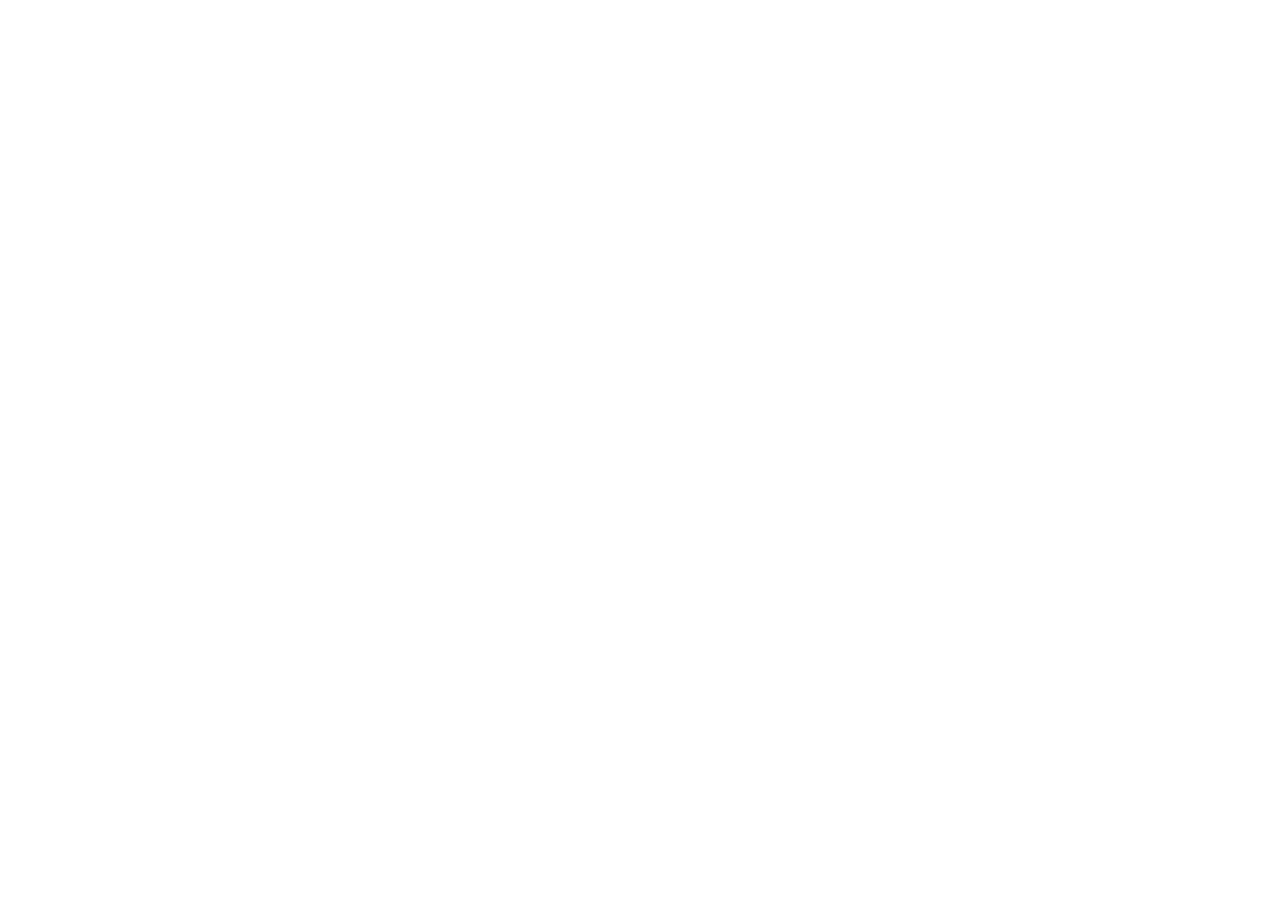
==== index.html @ 31ed4f44 "Init : création du dépôt, arborescence des fichiers et structure HTML de base" ====
<!DOCTYPE html>
<html lang="fr">
<head>
 <meta charset="UTF-8">
 <meta name="viewport" content="width=device-width, initial-scale=1.0">
 <title>AfriConnect Summit — Accueil</title>

 <!--CSS-->
 <link rel="stylesheet"href="css/stylesheet">
</head>

<body>
    <header></header>
    
    <nav></nav>

    <main>
        <section></section>
        <section></section>
    </main>

    <footer></footer>

    <!--JavaScript-->
    <script src="js/main.js"></script>
</body>
</html>
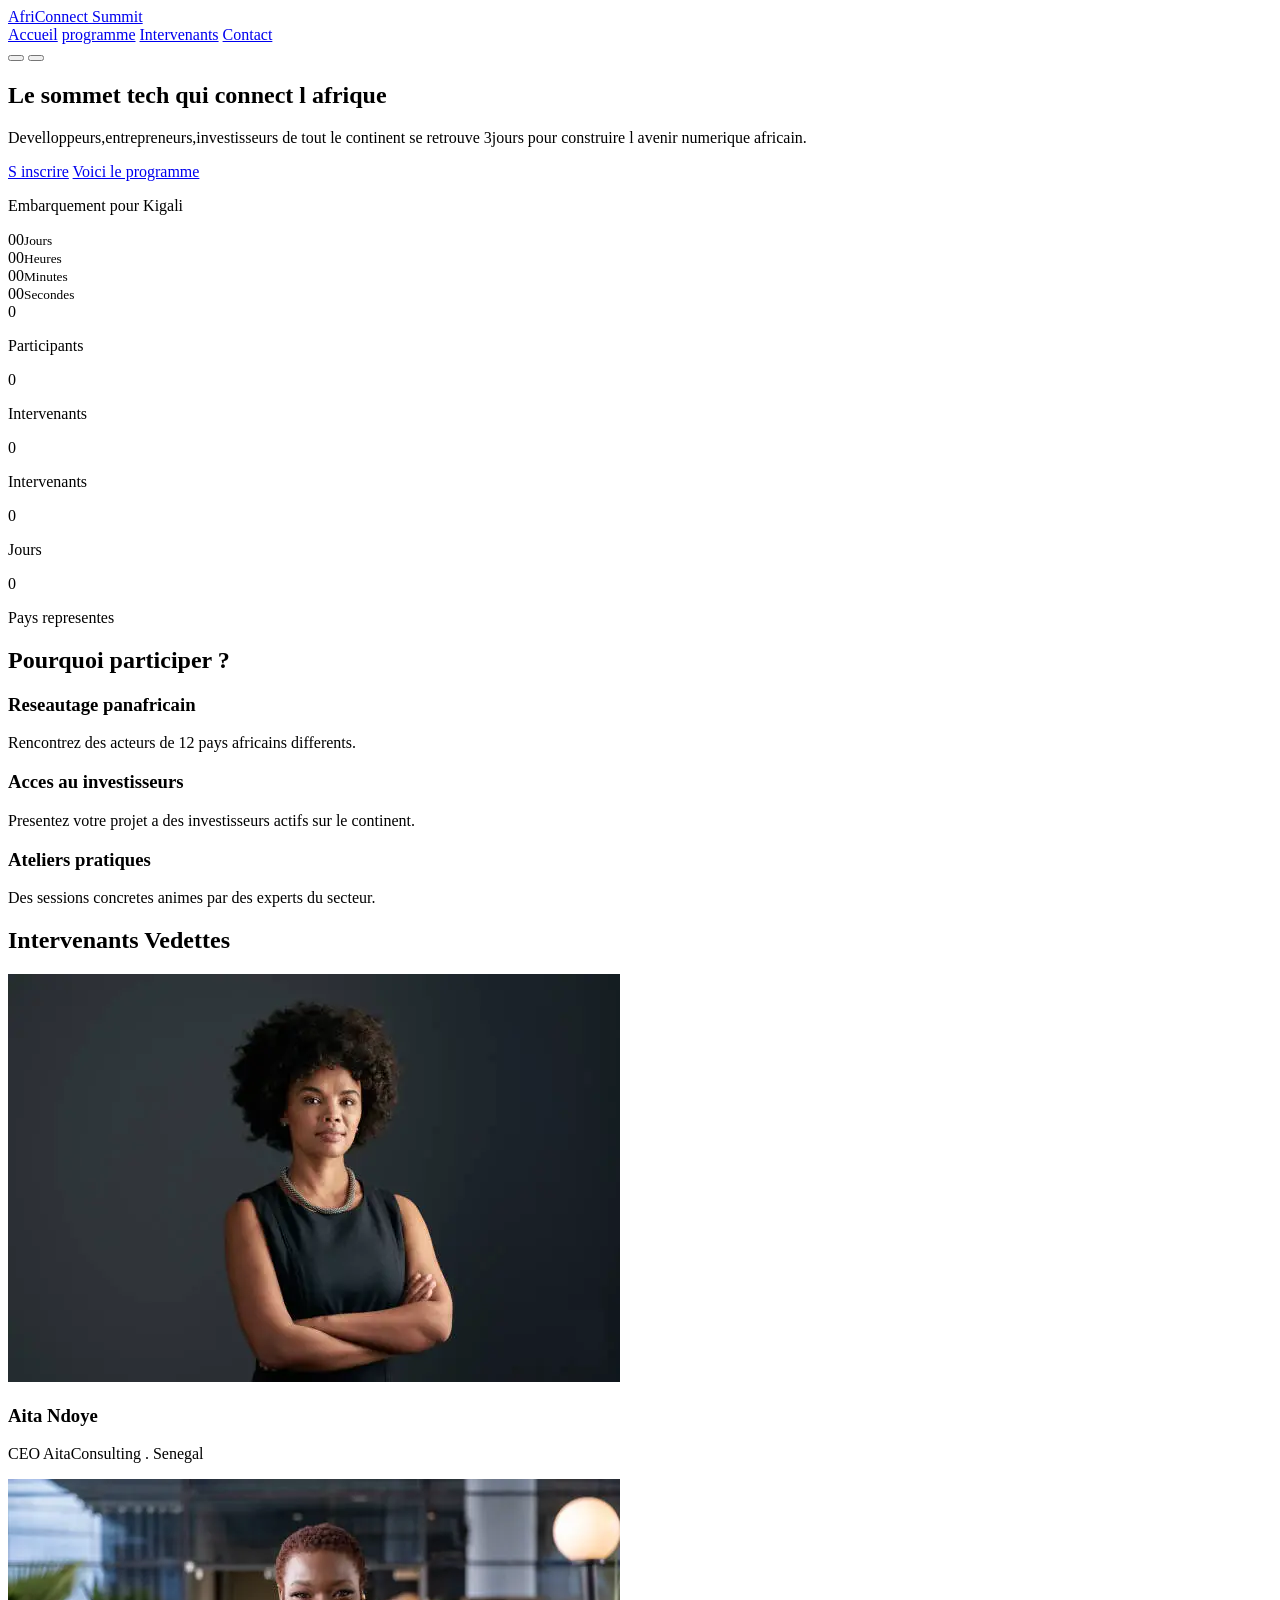
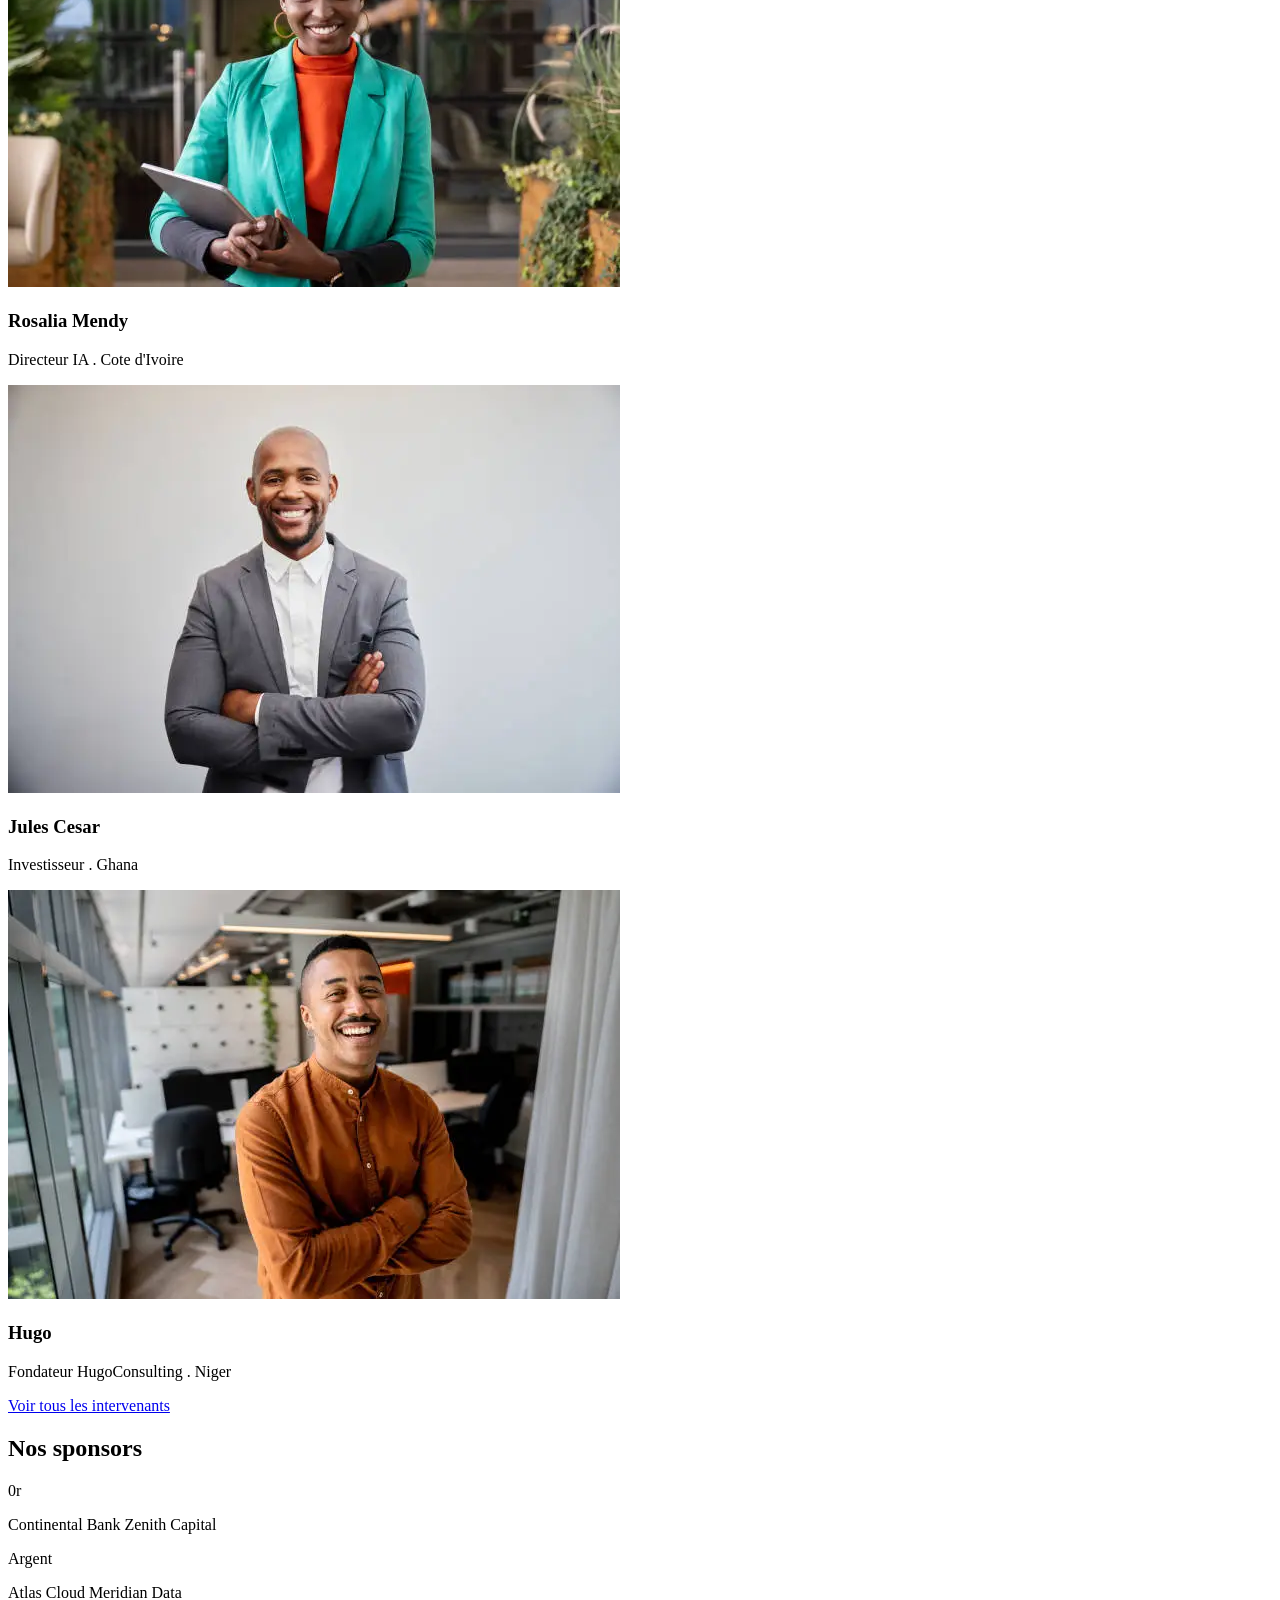
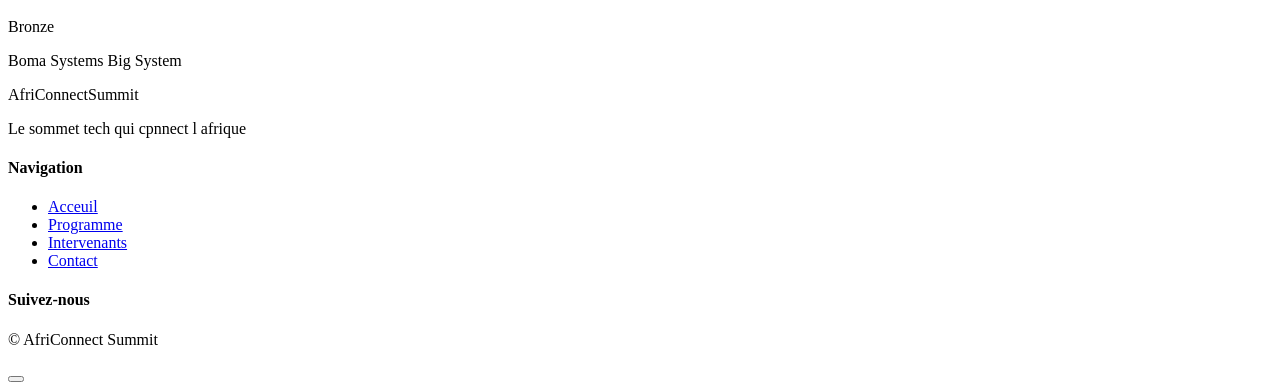
==== commit b2227948: "HTML : structure complete des 4 pages avec sections et contenu texte" ====
--- a/index.html
+++ b/index.html
@@ -6,20 +6,236 @@
  <title>AfriConnect Summit — Accueil</title>
 
  <!--CSS-->
- <link rel="stylesheet"href="css/stylesheet">
+ <link rel="stylesheet"href="css/style.css">
 </head>
 
 <body>
-    <header></header>
+    <header class="navbar"id="navbar">
+        <div class="container navbar-inner">
+
+            <a href="index.html"class="logo">AfriConnect <span>Summit</span></a>
+
     
-    <nav></nav>
+    <nav class="nav-links" id="navlinks">
+
+        <a href="index.html" class="active">Accueil</a>
+          <a href="programme.html" >programme</a>
+            <a href="intervenants.html">Intervenants</a>
+              <a href="contact.html">Contact</a>
+
+    </nav>
+    <div class="nav-buttons">
+        <!--Bouton dark/light mode-->
+        <button id="themeBtn" aria-label="changer de theme">
+            <i class="bi bi-moon-stars"></i>
+        </button>
+        <!--Bouton menu mobile(humburger)-->
+        <button id="themeBtn" aria-label="ouvrir le menu">
+             <i class="bi bi-list"></i>
+        </button>
+
+
+    </div>
+    </div>
+    </header>
 
     <main>
-        <section></section>
-        <section></section>
+        <!--SECTION HERO-->
+        <section class="hero">
+            <div class="container hero-inner">
+                <div class="hero-text">
+                    <h1>
+                        Le sommet tech qui connect l afrique
+                    </h1>
+                    <p class="hero-desc">
+                        Develloppeurs,entrepreneurs,investisseurs de tout le continent
+                        se retrouve 3jours pour construire l avenir numerique africain.
+                    </p>
+                    <div class="hero-btns">
+                        <a href="contact.html"class="bnt btn-primary">S inscrire</a>
+                        <a href="programme.html"class="bnt btn-ghost">Voici le programme</a>
+                    </div>
+                    
+                </div>
+                <!--compte a rebours-->
+                <div class="countdown-box" aria-label="Compte a rebours avant la conference">
+                    <p class="countdown-title"><i class="bi bi-airplane"></i>Embarquement pour Kigali</p>
+                    <div class="countdown"id="countdown">
+                        <div class="flap"><span id="days">00</span><small>Jours</small></div>
+                        <div class="flap"><span id="hours">00</span><small>Heures</small></div>
+                        <div class="flap"><span id="minutes">00</span><small>Minutes</small></div>
+                        <div class="flap"><span id="secondes">00</span><small>Secondes</small></div>
+
+                        
+                    </div>
+                </div>
+            </div>
+
+        </section>
+        <!--chifrres cles (grid)-->
+        <section class="stats">
+            <div class="container stats-grid">
+                <article class="stat">
+                    <span class="stat-number" data-target="1200">0</span>
+                    <p>Participants</p>
+                </article>
+
+                <article class="stat">
+                    <span class="stat-number" data-target="48">0</span>
+                    <p>Intervenants</p>
+                </article>
+
+                <article class="stat">
+                    <span class="stat-number" data-target="48">0</span>
+                    <p>Intervenants</p>
+                </article>
+
+                <article class="stat">
+                    <span class="stat-number" data-target="3">0</span>
+                    <p>Jours</p>
+                </article>
+
+                <article class="stat">
+                    <span class="stat-number" data-target="12">0</span>
+                    <p>Pays representes</p>
+                </article>
+                
+            </div>
+
+        </section>
+
+        <!--Section Pourquoi Participer(Flexbox)-->
+        <section class="why">
+            <div class="container">
+                <h2>Pourquoi participer ?</h2>
+                <div class="why-grid">
+                    <article class="why card">
+                        <i class="bi bi-globe2"></i>
+                        <h3>Reseautage panafricain</h3>
+                        <p>Rencontrez des acteurs de 12 pays africains differents.</p>
+                    </article>
+
+                    <article class="why card">
+                        <i class="bi bi-graph-up-arrow"></i>
+                        <h3>Acces au investisseurs</h3>
+                        <p>Presentez votre projet a des investisseurs actifs sur le continent.</p>
+                    </article>
+
+                    <article class="why card">
+                        <i class="bi bi-tools"></i>
+                        <h3>Ateliers pratiques</h3>
+                        <p>Des sessions concretes animes par des experts du secteur.</p>
+                    </article>
+                </div>
+            </div>
+
+        </section>
+
+        <!--Section Intervenants Vedsttes-->
+        <section class="speakers">
+            <div class="container">
+                <h2>Intervenants Vedettes</h2>
+
+                <div class="speakers-grid">
+                    <article class="speaker-card">
+                        <img src="images/istockphoto.jpg" alt="">
+                        <h3>Aita Ndoye</h3>
+                        <p>CEO AitaConsulting . Senegal</p>
+
+                    </article>
+
+                    <article class="speaker-card">
+                        <img src="images/istockphoto-1653368202-612x612.webp" alt="">
+                        <h3>Rosalia Mendy</h3>
+                        <p>Directeur IA . Cote d'Ivoire</p>
+
+                    </article>
+
+                    <article class="speaker-card">
+                        <img src="images/istockphoto-2099408907-612x612.webp" alt="">
+                        <h3>Jules Cesar</h3>
+                        <p>Investisseur . Ghana</p>
+
+                    </article>
+
+                    <article class="speaker-card">
+                        <img src="images/istockphoto-2200638451-612x612.webp" alt="">
+                        <h3>Hugo</h3>
+                        <p>Fondateur HugoConsulting . Niger</p>
+
+                    </article>
+
+                </div>
+                <p class="see-more"><a href="intervenants.html">Voir tous les intervenants</a></p>
+            </div>
+        </section>
+
+        <!--Section Sponsors-->
+        <section class="sponsors">
+            <div class="container">
+                <h2>Nos sponsors</h2>
+
+                <p class="tier-label">0r</p>
+                <div class="sponsors-row tier-or">
+                    <span>Continental Bank</span>
+                     <span>Zenith Capital</span>
+                </div>
+
+                <p class="tier-label">Argent</p>
+                <div class="sponsors-row tier-or">
+                    <span>Atlas Cloud</span>
+                    <span>Meridian Data</span>
+                </div>
+
+                <p class="tier-label">Bronze</p>
+                <div class="sponsors-row tier-or">
+                    <span>Boma Systems</span>
+                    <span>Big System</span>
+                </div>
+
+
+            </div>
+        </section>
     </main>
 
-    <footer></footer>
+    <!--Footer-->
+
+    <footer class="footer">
+        <div class="container footer-grid">
+            <div>
+                <p class="Logo">AfriConnect<span>Summit</span></p>
+                <p>Le sommet tech qui cpnnect l afrique</p>
+
+
+            </div>
+        </div>
+        <div>
+            <h4>Navigation</h4>
+            <ul>
+                <li><a href="index.html">Acceuil</a></li>
+                 <li><a href="programme.html">Programme</a></li>
+                  <li><a href="intervenants.html">Intervenants</a></li>
+                   <li><a href="contact.html">Contact</a></li>
+
+            </ul>
+        </div>
+        <div>
+            <h4>Suivez-nous</h4>
+            <div class="socials">
+                <a href="#" aria-label="Twitter"><i class="bi bi-twitter-x"></i></a>
+                 <a href="#" aria-label="Linkedin"><i class="bi bi-linkedin"></i></a>
+                  <a href="#" aria-label="Instagram"><i class="bi bi-instagram"></i></a>
+            </div>
+        </div>
+
+        <p class="copyright">&copy <span id="year"></span>AfriConnect Summit</p>
+
+    </footer>
+
+    <!--Bouton retour en haut-->
+    <button id="backToTop" aria-label="Retour en haut">
+        <i class="bi bi-arrow-up"></i>
+    </button>
 
     <!--JavaScript-->
     <script src="js/main.js"></script>
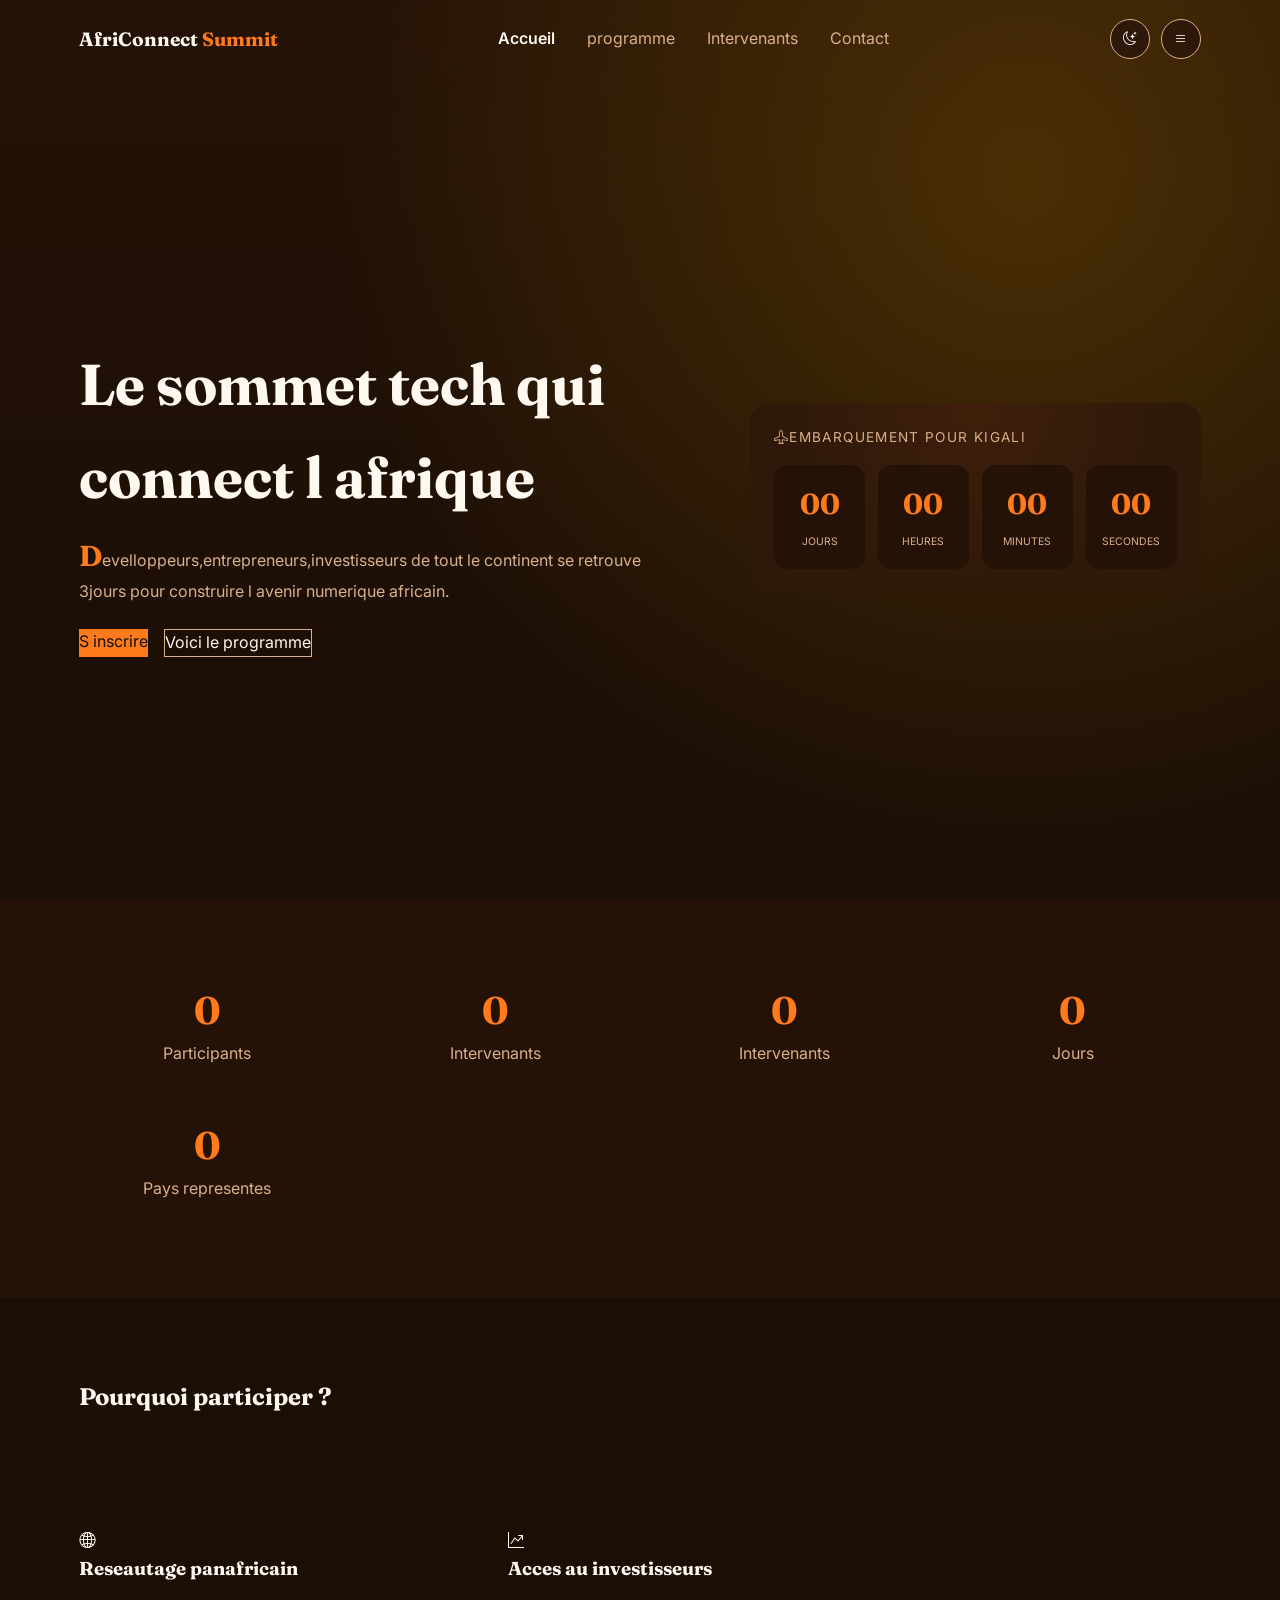
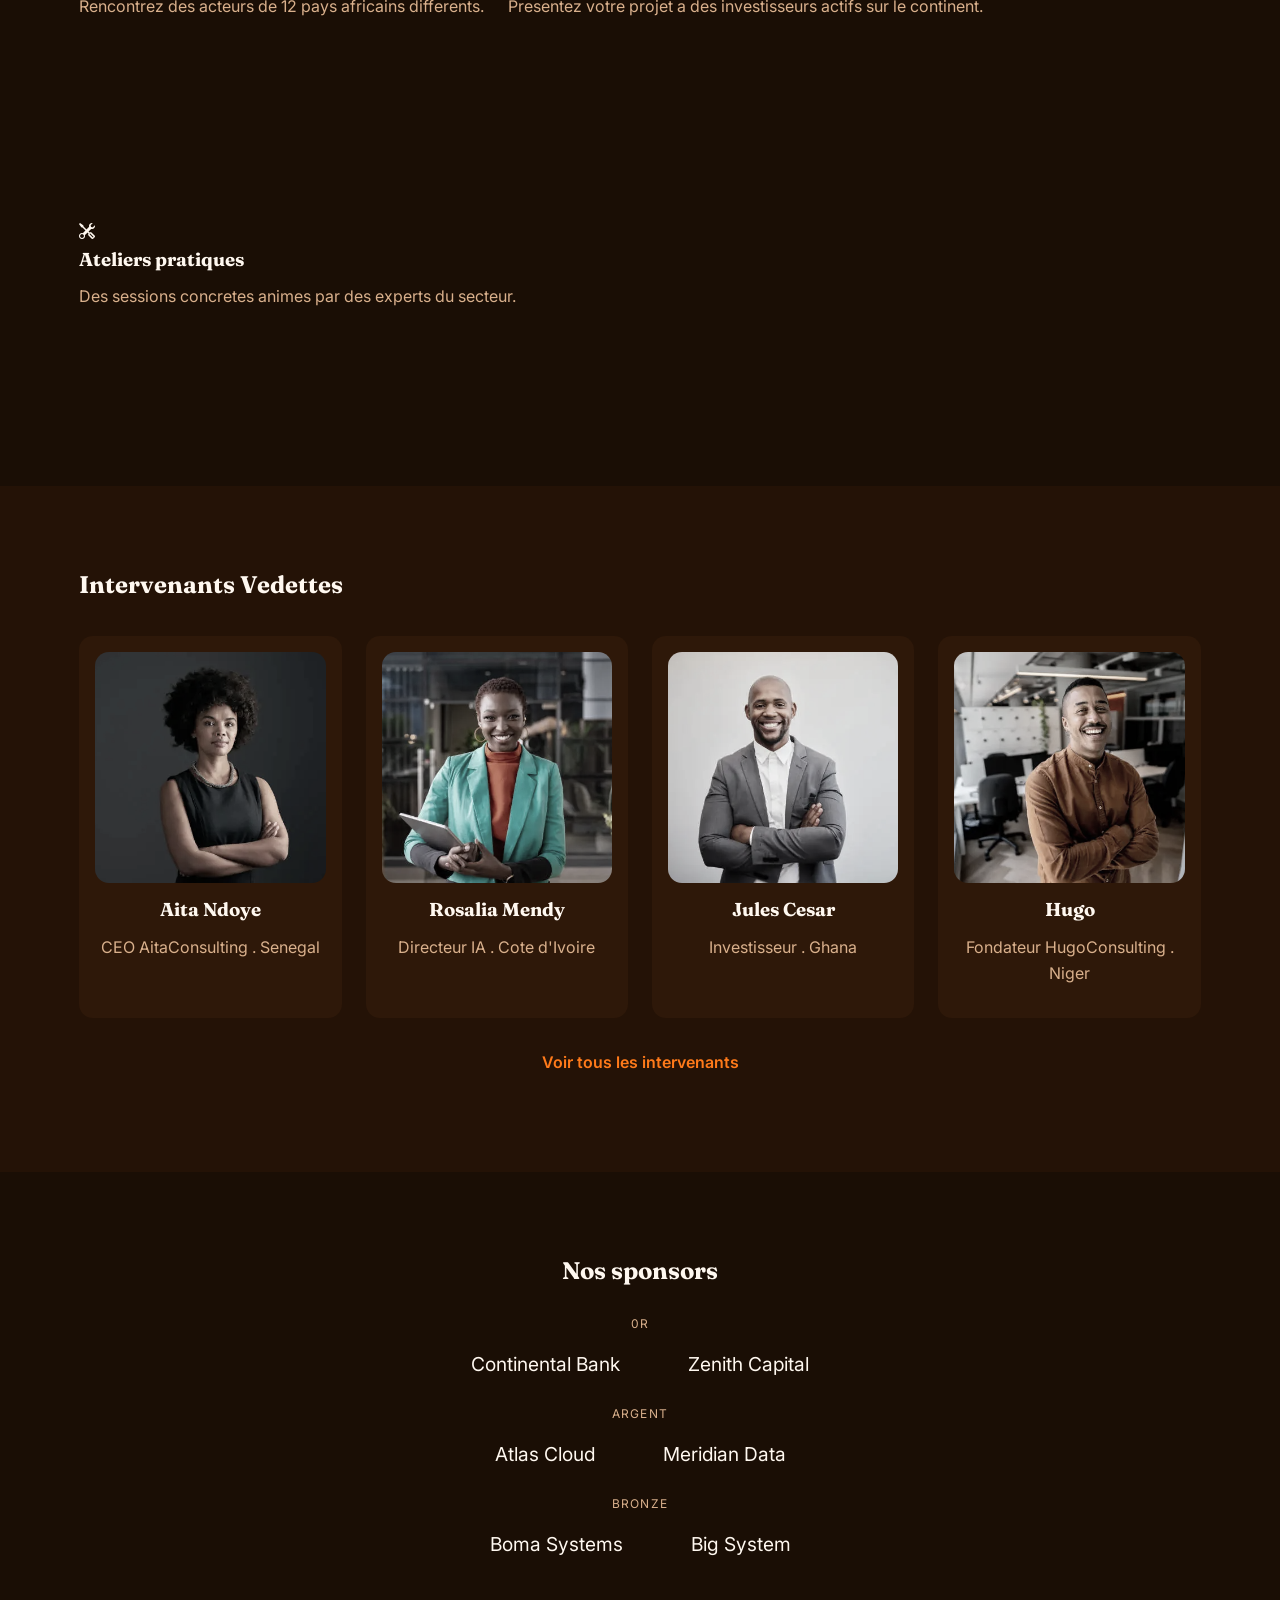
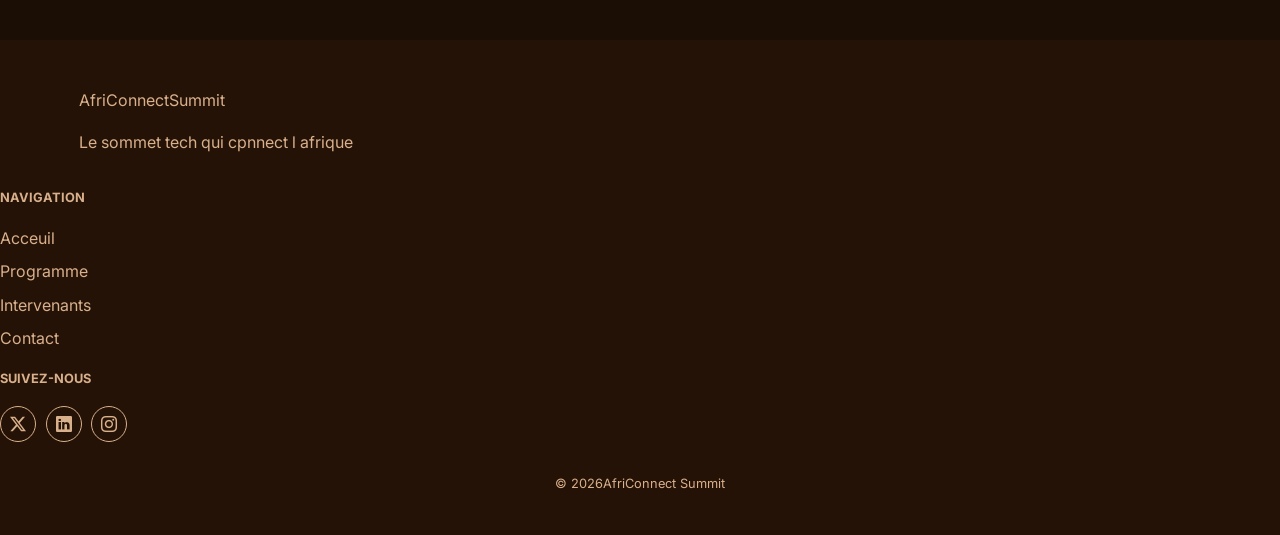
==== commit d7a854a7: "JavaScript: annee dynamique, dark mode et navbar dynamique au scroll" ====
--- a/index.html
+++ b/index.html
@@ -5,6 +5,8 @@
  <meta name="viewport" content="width=device-width, initial-scale=1.0">
  <title>AfriConnect Summit — Accueil</title>
 
+ <!--Icones(CDN Boostrap Icons)-->
+<link rel="stylesheet" href="https://cdn.jsdelivr.net/npm/bootstrap-icons@1.11.3/font/bootstrap-icons.css">
  <!--CSS-->
  <link rel="stylesheet"href="css/style.css">
 </head>
@@ -64,7 +66,7 @@
                         <div class="flap"><span id="days">00</span><small>Jours</small></div>
                         <div class="flap"><span id="hours">00</span><small>Heures</small></div>
                         <div class="flap"><span id="minutes">00</span><small>Minutes</small></div>
-                        <div class="flap"><span id="secondes">00</span><small>Secondes</small></div>
+                        <div class="flap"><span id="seconds">00</span><small>Secondes</small></div>
 
                         
                     </div>
--- a/css/style.css
+++ b/css/style.css
@@ -0,0 +1,548 @@
+/* ==========================================================
+   AfriConnect Summit — style.css
+   Palette : fond brun chocolat/blanc + accent orange vif + accent ambre
+   Polices : Fraunces (titres) + Inter (texte)
+   ========================================================== */
+
+@import url('https://fonts.googleapis.com/css2?family=Fraunces:wght@600;700&family=Inter:wght@400;600;700&display=swap');
+
+/* ----------------------------------------------------------
+   1. VARIABLES CSS
+   ---------------------------------------------------------- */
+:root {
+  --bg: #1a0e05;            /* fond brun chocolat foncé */
+  --bg-alt: #241206;        /* fond des sections alternées */
+  --surface: #2e1809;       /* fond des cartes */
+  --text: #fff8f0;          /* texte principal (blanc chaud) */
+  --text-muted: #d9b08c;    /* texte secondaire (tan clair) */
+  --primary: #ff7a1a;       /* orange vif (accent principal) */
+  --secondary: #ffb703;     /* ambre / orange clair (accent secondaire) */
+  --radius: 14px;
+  --transition: 0.25s ease;
+}
+
+/* Mode clair : blanc pur */
+body.light {
+  --bg: #ffffff;
+  --bg-alt: #fff4ea;
+  --surface: #fff8f2;
+  --text: #2b1608;
+  --text-muted: #8a5a34;
+}
+
+/* ----------------------------------------------------------
+   2. RESET DE BASE
+   ---------------------------------------------------------- */
+* { box-sizing: border-box; }
+
+body {
+  margin: 0;
+  font-family: 'Inter', sans-serif;
+  background: var(--bg);
+  color: var(--text);
+  line-height: 1.6;
+  transition: background var(--transition), color var(--transition);
+}
+
+h1, h2, h3 { font-family: 'Fraunces', serif; margin: 0 0 0.6rem; }
+p { margin: 0 0 1rem; color: var(--text-muted); }
+img { max-width: 100%; display: block; border-radius: var(--radius); }
+a { color: inherit; text-decoration: none; }
+ul { list-style: none; padding: 0; margin: 0; }
+
+.container { max-width: 1160px; margin: 0 auto; padding: 0 1.2rem; }
+
+.btn {
+  display: inline-block;
+  padding: 0.8rem 1.6rem;
+  border-radius: 999px;
+  font-weight: 600;
+  transition: transform var(--transition), background var(--transition);
+}
+.btn:hover { transform: translateY(-2px); }
+.btn-primary { background: var(--primary); color: #14100a; }
+.btn-ghost { border: 1px solid var(--text-muted); }
+
+/* ----------------------------------------------------------
+   3. NAVBAR
+   ---------------------------------------------------------- */
+.navbar {
+  position: fixed;
+  top: 0; left: 0; right: 0;
+  z-index: 100;
+  padding: 1.2rem 0;
+  transition: background var(--transition), box-shadow var(--transition);
+}
+.navbar.scrolled { background: var(--bg); box-shadow: 0 4px 20px rgba(0,0,0,0.25); }
+.navbar-inner { display: flex; align-items: center; justify-content: space-between; }
+
+.logo { font-family: 'Fraunces', serif; font-weight: 700; font-size: 1.2rem; }
+.logo span { color: var(--primary); }
+
+.nav-links { display: flex; gap: 2rem; }
+.nav-links a { color: var(--text-muted); transition: color var(--transition); }
+.nav-links a:hover, .nav-links a.active { color: var(--text); }
+
+.nav-buttons { display: flex; gap: 0.7rem; }
+#themeBtn, #menuBtn {
+  width: 40px; height: 40px;
+  border-radius: 50%;
+  border: 1px solid var(--text-muted);
+  background: var(--surface);
+  color: var(--text);
+  cursor: pointer;
+}
+#menuBtn { display: none; }
+
+/* ----------------------------------------------------------
+   4. HERO
+   ---------------------------------------------------------- */
+.hero {
+  min-height: 100vh;
+  display: flex;
+  align-items: center;
+  padding-top: 6rem;
+  background: linear-gradient(180deg, var(--bg-alt), var(--bg));
+}
+.hero-inner { display: flex; flex-wrap: wrap; gap: 3rem; align-items: center; }
+.hero-text { flex: 1 1 480px; }
+
+.tag {
+  color: var(--primary);
+  font-weight: 700;
+  font-size: 0.85rem;
+  letter-spacing: 0.1em;
+  text-transform: uppercase;
+}
+.hero-text h1 { font-size: clamp(2.2rem, 5vw, 3.6rem); }
+.hero-btns { display: flex; gap: 1rem; margin-top: 1.5rem; flex-wrap: wrap; }
+
+.countdown-box {
+  flex: 1 1 340px;
+  background: var(--surface);
+  border-radius: 20px;
+  padding: 1.5rem;
+}
+.countdown-title {
+  font-size: 0.85rem;
+  text-transform: uppercase;
+  letter-spacing: 0.1em;
+  color: var(--text-muted);
+}
+.countdown {
+  display: grid;
+  grid-template-columns: repeat(4, 1fr);
+  gap: 0.8rem;
+  text-align: center;
+}
+.flap { background: var(--bg-alt); border-radius: var(--radius); padding: 1rem 0.3rem; }
+.flap span {
+  display: block;
+  font-family: 'Fraunces', serif;
+  font-size: 1.8rem;
+  font-weight: 700;
+  color: var(--primary);
+}
+.flap small { font-size: 0.65rem; color: var(--text-muted); text-transform: uppercase; }
+
+/* ----------------------------------------------------------
+   5. CHIFFRES CLÉS
+   ---------------------------------------------------------- */
+.stats { background: var(--bg-alt); padding: 5rem 0; }
+.stats-grid {
+  display: grid;
+  grid-template-columns: repeat(4, 1fr);
+  gap: 2rem;
+  text-align: center;
+}
+.stat-number {
+  font-family: 'Fraunces', serif;
+  font-size: 2.4rem;
+  font-weight: 700;
+  color: var(--primary);
+  display: block;
+}
+
+/* ----------------------------------------------------------
+   6. POURQUOI PARTICIPER
+   ---------------------------------------------------------- */
+.why { padding: 5rem 0; }
+.why-grid { display: flex; flex-wrap: wrap; gap: 1.5rem; margin-top: 2rem; }
+.why-card {
+  flex: 1 1 260px;
+  background: var(--surface);
+  border-radius: var(--radius);
+  padding: 1.8rem;
+  transition: transform var(--transition);
+}
+.why-card:hover { transform: translateY(-4px); }
+.why-card i { font-size: 1.6rem; color: var(--secondary); }
+
+/* ----------------------------------------------------------
+   7. INTERVENANTS
+   ---------------------------------------------------------- */
+.speakers { padding: 5rem 0; background: var(--bg-alt); }
+.speakers-grid {
+  display: grid;
+  grid-template-columns: repeat(4, 1fr);
+  gap: 1.5rem;
+  margin-top: 2rem;
+}
+.speaker-card {
+  background: var(--surface);
+  border-radius: var(--radius);
+  padding: 1rem;
+  text-align: center;
+  transition: transform var(--transition), box-shadow var(--transition);
+}
+.speaker-card:hover { transform: translateY(-5px); box-shadow: 0 12px 30px rgba(0,0,0,0.25); }
+.speaker-card img { aspect-ratio: 1/1; object-fit: cover; margin-bottom: 0.8rem; }
+
+.see-more { text-align: center; margin-top: 2rem; }
+.see-more a { color: var(--primary); font-weight: 600; }
+
+/* ----------------------------------------------------------
+   8. SPONSORS
+   ---------------------------------------------------------- */
+.sponsors { padding: 5rem 0; text-align: center; }
+.tier-label { text-transform: uppercase; letter-spacing: 0.1em; font-size: 0.75rem; margin-top: 1.5rem; }
+.sponsor-row { display: flex; flex-wrap: wrap; justify-content: center; gap: 1rem; }
+.sponsor-row span { background: var(--surface); border-radius: var(--radius); padding: 0.8rem 1.4rem; }
+.tier-or span { font-size: 1.2rem; padding: 1.2rem 2rem; }
+.tier-argent span { font-size: 1rem; }
+.tier-bronze span { font-size: 0.85rem; opacity: 0.8; }
+
+/* ----------------------------------------------------------
+   9. FOOTER
+   ---------------------------------------------------------- */
+.footer { background: var(--bg-alt); padding: 3rem 0 1.5rem; }
+.footer-grid { display: flex; flex-wrap: wrap; gap: 2rem; justify-content: space-between; }
+.footer h4 { font-size: 0.8rem; text-transform: uppercase; color: var(--text-muted); }
+.footer ul li { margin-bottom: 0.5rem; }
+.footer a { color: var(--text-muted); }
+.footer a:hover { color: var(--primary); }
+
+.socials { display: flex; gap: 0.6rem; }
+.socials a {
+  width: 36px; height: 36px;
+  border: 1px solid var(--text-muted);
+  border-radius: 50%;
+  display: flex; align-items: center; justify-content: center;
+}
+
+.copyright { text-align: center; margin-top: 2rem; font-size: 0.8rem; }
+
+#backToTop {
+  position: fixed;
+  bottom: 1.5rem; right: 1.5rem;
+  width: 46px; height: 46px;
+  border-radius: 50%;
+  border: none;
+  background: var(--primary);
+  color: #14100a;
+  cursor: pointer;
+  display: none;
+}
+
+/* ----------------------------------------------------------
+   10. RESPONSIVE
+   ---------------------------------------------------------- */
+@media (max-width: 768px) {
+  .nav-links {
+    display: none;
+    position: absolute;
+    top: 100%; left: 0; right: 0;
+    background: var(--bg);
+    flex-direction: column;
+    padding: 1.5rem;
+    gap: 1.2rem;
+  }
+  .nav-links.open { display: flex; }
+  #menuBtn { display: block; }
+  .stats-grid { grid-template-columns: repeat(2, 1fr); }
+  .speakers-grid { grid-template-columns: repeat(2, 1fr); }
+}
+
+@media (max-width: 480px) {
+  .speakers-grid { grid-template-columns: 1fr; }
+  .countdown { gap: 0.4rem; }
+  .flap span { font-size: 1.3rem; }
+}
+
+/* ----------------------------------------------------------
+   11. PAGES INTERNES
+   ---------------------------------------------------------- */
+.hero-interne {
+  padding: 9rem 0 3rem;
+  text-align: center;
+  background: linear-gradient(180deg, var(--bg-alt), var(--bg));
+}
+.breadcrumb { font-size: 0.85rem; color: var(--text-muted); margin-top: 0.5rem; }
+.breadcrumb a { color: var(--primary); }
+
+/* ----------------------------------------------------------
+   12. FILTRES D'INTERVENANTS
+   ---------------------------------------------------------- */
+.filters { display: flex; flex-wrap: wrap; justify-content: center; gap: 0.8rem; margin: 2rem 0 3rem; }
+.filter-btn {
+  padding: 0.6rem 1.3rem;
+  border-radius: 999px;
+  border: 1px solid var(--text-muted);
+  background: transparent;
+  color: var(--text);
+  cursor: pointer;
+  font-family: 'Inter', sans-serif;
+  font-size: 0.9rem;
+  transition: background var(--transition), border-color var(--transition), color var(--transition);
+}
+.filter-btn:hover { border-color: var(--primary); }
+.filter-btn.active {
+  background: var(--primary);
+  border-color: var(--primary);
+  color: #14100a;
+  font-weight: 600;
+}
+
+/* ----------------------------------------------------------
+   13. GRILLE DE 9 INTERVENANTS
+   ---------------------------------------------------------- */
+.all-speakers-grid { display: grid; grid-template-columns: repeat(3, 1fr); gap: 1.6rem; padding-bottom: 4rem; }
+.all-speakers-grid .speaker-card:hover { transform: translateY(-6px); box-shadow: 0 14px 34px rgba(0,0,0,0.28); }
+.speaker-tag {
+  display: inline-block;
+  margin-top: 0.4rem;
+  font-size: 0.7rem;
+  text-transform: uppercase;
+  letter-spacing: 0.08em;
+  color: var(--secondary);
+}
+
+@media (max-width: 768px) { .all-speakers-grid { grid-template-columns: repeat(2, 1fr); } }
+@media (max-width: 480px) { .all-speakers-grid { grid-template-columns: 1fr; } }
+@media (min-width: 1200px) { .hero-inner { gap: 5rem; } }
+
+/* ----------------------------------------------------------
+   14. APPARITION AU SCROLL
+   ---------------------------------------------------------- */
+.reveal { opacity: 0; transform: translateY(20px); transition: opacity 0.7s ease, transform 0.7s ease; }
+.reveal.is-visible { opacity: 1; transform: translateY(0); }
+
+/* ----------------------------------------------------------
+   15. ONGLETS DU PROGRAMME
+   ---------------------------------------------------------- */
+.tabs { display: flex; justify-content: center; gap: 0.8rem; margin: 2rem 0; }
+.tab-btn {
+  padding: 0.7rem 1.6rem;
+  border-radius: 999px;
+  border: 1px solid var(--text-muted);
+  background: transparent;
+  color: var(--text);
+  cursor: pointer;
+  font-family: 'Inter', sans-serif;
+  font-weight: 600;
+  transition: background var(--transition), border-color var(--transition), color var(--transition);
+}
+.tab-btn.active { background: var(--primary); border-color: var(--primary); color: #14100a; }
+
+.day-panel { display: none; }
+.day-panel.active { display: block; }
+
+.schedule-table {
+  width: 100%;
+  border-collapse: collapse;
+  background: var(--surface);
+  border-radius: var(--radius);
+  overflow: hidden;
+}
+.schedule-table th, .schedule-table td { padding: 0.9rem 1rem; text-align: left; font-size: 0.9rem; }
+.schedule-table thead { background: var(--primary); color: #14100a; }
+.schedule-table tbody tr:nth-child(even) { background: var(--bg-alt); }
+
+/* ----------------------------------------------------------
+   16. THÉMATIQUES (grille 2x2)
+   ---------------------------------------------------------- */
+.thematics-grid { display: grid; grid-template-columns: repeat(2, 1fr); gap: 1.5rem; margin-top: 2rem; }
+.thematic-card {
+  background: var(--surface);
+  border-radius: var(--radius);
+  padding: 1.8rem;
+  transition: transform var(--transition);
+}
+.thematic-card:hover { transform: translateY(-4px); }
+.thematic-card i { font-size: 1.6rem; color: var(--secondary); margin-bottom: 0.6rem; display: block; }
+
+@media (max-width: 768px) {
+  .thematics-grid { grid-template-columns: 1fr; }
+  .schedule-table { font-size: 0.8rem; }
+  .schedule-table th, .schedule-table td { padding: 0.6rem 0.5rem; }
+}
+
+/* ----------------------------------------------------------
+   17. PAGE CONTACT
+   ---------------------------------------------------------- */
+.contact-grid { display: flex; flex-wrap: wrap; gap: 2.5rem; align-items: flex-start; }
+.contact-form-col { flex: 1 1 560px; }
+.contact-info-col { flex: 1 1 320px; }
+
+.form-group { margin-bottom: 1.3rem; }
+.form-group label { display: block; margin-bottom: 0.4rem; font-size: 0.88rem; font-weight: 600; }
+.form-group input, .form-group select, .form-group textarea {
+  width: 100%;
+  padding: 0.8rem 1rem;
+  border-radius: 10px;
+  border: 1px solid var(--text-muted);
+  background: var(--surface);
+  color: var(--text);
+  font-family: 'Inter', sans-serif;
+  font-size: 0.95rem;
+  transition: border-color var(--transition);
+}
+.form-group textarea { resize: vertical; min-height: 110px; }
+.form-group input:focus, .form-group select:focus, .form-group textarea:focus {
+  outline: none;
+  border-color: var(--secondary);
+}
+.form-group input.valid, .form-group select.valid, .form-group textarea.valid { border-color: #2fbf71; }
+.form-group input.invalid, .form-group select.invalid, .form-group textarea.invalid { border-color: #e2513f; }
+
+.error-message { display: none; color: #e2513f; font-size: 0.8rem; margin-top: 0.35rem; }
+.form-group.has-error .error-message { display: block; }
+
+.success-message {
+  display: none;
+  background: rgba(255, 183, 3, 0.15);
+  border: 1px solid var(--secondary);
+  color: var(--text);
+  padding: 1rem 1.2rem;
+  border-radius: var(--radius);
+  margin-bottom: 1.3rem;
+}
+.success-message.show { display: block; }
+
+.info-box { background: var(--surface); border-radius: var(--radius); padding: 1.8rem; margin-bottom: 1.5rem; }
+.info-box p { display: flex; align-items: center; gap: 0.6rem; margin-bottom: 0.8rem; }
+.info-box i { color: var(--primary); }
+
+/* ----------------------------------------------------------
+   18. FAQ — ACCORDÉON EN CSS PUR
+   ---------------------------------------------------------- */
+.faq-item { border-bottom: 1px solid var(--text-muted); }
+.faq-toggle { display: none; }
+.faq-question { display: flex; justify-content: space-between; align-items: center; padding: 1.1rem 0.2rem; cursor: pointer; font-weight: 600; }
+.faq-question i { transition: transform 0.3s ease; }
+.faq-answer { max-height: 0; overflow: hidden; transition: max-height 0.4s ease; }
+.faq-answer p { padding: 0 0.2rem 1.1rem; }
+.faq-toggle:checked ~ .faq-answer { max-height: 300px; }
+.faq-toggle:checked ~ .faq-question i { transform: rotate(180deg); }
+
+/* ----------------------------------------------------------
+   19. CARTE GOOGLE MAPS
+   ---------------------------------------------------------- */
+.map-wrapper { border-radius: var(--radius); overflow: hidden; margin-top: 3rem; }
+.map-wrapper iframe { width: 100%; height: 380px; border: 0; display: block; }
+
+@media (max-width: 768px) { .contact-grid { flex-direction: column; } }
+
+/* ==========================================================
+   20. SÉLECTEURS AVANCÉS
+   ========================================================== */
+.faq-list > .faq-item:last-child { border-bottom: none; }
+.hero-interne h1 + .breadcrumb { animation: fadeInDown 0.6s ease both; animation-delay: 0.15s; }
+.filter-btn.active ~ .filter-btn { opacity: 0.7; }
+input[type="email"], input[type="tel"] { border-left: 3px solid var(--secondary); }
+.filter-btn:not(.active) { opacity: 0.75; }
+.all-speakers-grid .speaker-card:nth-child(3n+2) { transform: translateY(10px); }
+.all-speakers-grid .speaker-card:nth-child(3n+2):hover { transform: translateY(4px); }
+.nav-links a:first-child { font-weight: 600; }
+
+/* ==========================================================
+   21. PSEUDO-ÉLÉMENTS
+   ========================================================== */
+::selection { background: var(--primary); color: #14100a; }
+.form-group input::placeholder, .form-group textarea::placeholder { color: var(--text-muted); font-style: italic; }
+.hero-desc::first-letter {
+  font-family: 'Fraunces', serif;
+  font-size: 1.8em;
+  font-weight: 700;
+  color: var(--primary);
+}
+.why-card { position: relative; overflow: hidden; }
+.why-card::before {
+  content: "”";
+  position: absolute;
+  top: -0.6rem;
+  right: 0.8rem;
+  font-family: 'Fraunces', serif;
+  font-size: 5rem;
+  color: var(--primary);
+  opacity: 0.12;
+  pointer-events: none;
+}
+.check-list { list-style: disc; padding-left: 1.2rem; }
+.check-list li { margin-bottom: 0.5rem; color: var(--text-muted); }
+.check-list li::marker { color: var(--secondary); font-size: 1.1em; }
+
+/* ==========================================================
+   22. POSITIONNEMENT AVANCÉ
+   ========================================================== */
+.tabs {
+  position: sticky;
+  top: 80px;
+  background: var(--bg);
+  z-index: 10;
+  padding-top: 1rem;
+  padding-bottom: 1rem;
+}
+
+/* ==========================================================
+   23. GRID AVANCÉ : grid-template-areas
+   ========================================================== */
+.info-box {
+  display: grid;
+  grid-template-areas:
+    "loc   date"
+    "email phone";
+  gap: 0.8rem 1.2rem;
+}
+.info-box .info-loc   { grid-area: loc; }
+.info-box .info-date  { grid-area: date; }
+.info-box .info-email { grid-area: email; }
+.info-box .info-phone { grid-area: phone; }
+.info-box p { margin: 0; }
+
+@media (max-width: 480px) {
+  .info-box { grid-template-areas: "loc" "date" "email" "phone"; }
+}
+
+/* ==========================================================
+   24. ANIMATIONS CSS PURES
+   ========================================================== */
+@keyframes fadeInDown {
+  from { opacity: 0; transform: translateY(-12px); }
+  to   { opacity: 1; transform: translateY(0); }
+}
+.hero-interne h1 { animation: fadeInDown 0.6s ease both; }
+
+@keyframes glow {
+  0%, 100% { text-shadow: 0 0 0 transparent; }
+  50%      { text-shadow: 0 0 12px rgba(255, 122, 26, 0.6); }
+}
+.tag { animation: glow 3s ease-in-out infinite; }
+
+.speaker-card img { filter: grayscale(60%); transition: filter var(--transition); }
+.speaker-card:hover img { filter: grayscale(0%); }
+
+/* ==========================================================
+   25. COULEURS AVANCÉES
+   ========================================================== */
+.hero {
+  background:
+    radial-gradient(circle at 80% 20%, rgba(255, 183, 3, 0.18), transparent 55%),
+    linear-gradient(180deg, var(--bg-alt), var(--bg));
+}
+.countdown-box {
+  background:
+    radial-gradient(circle at 50% 0%, rgba(255, 122, 26, 0.08), transparent 70%),
+    var(--surface);
+}
+.check-list li::marker { color: hsl(30, 100%, 55%);}
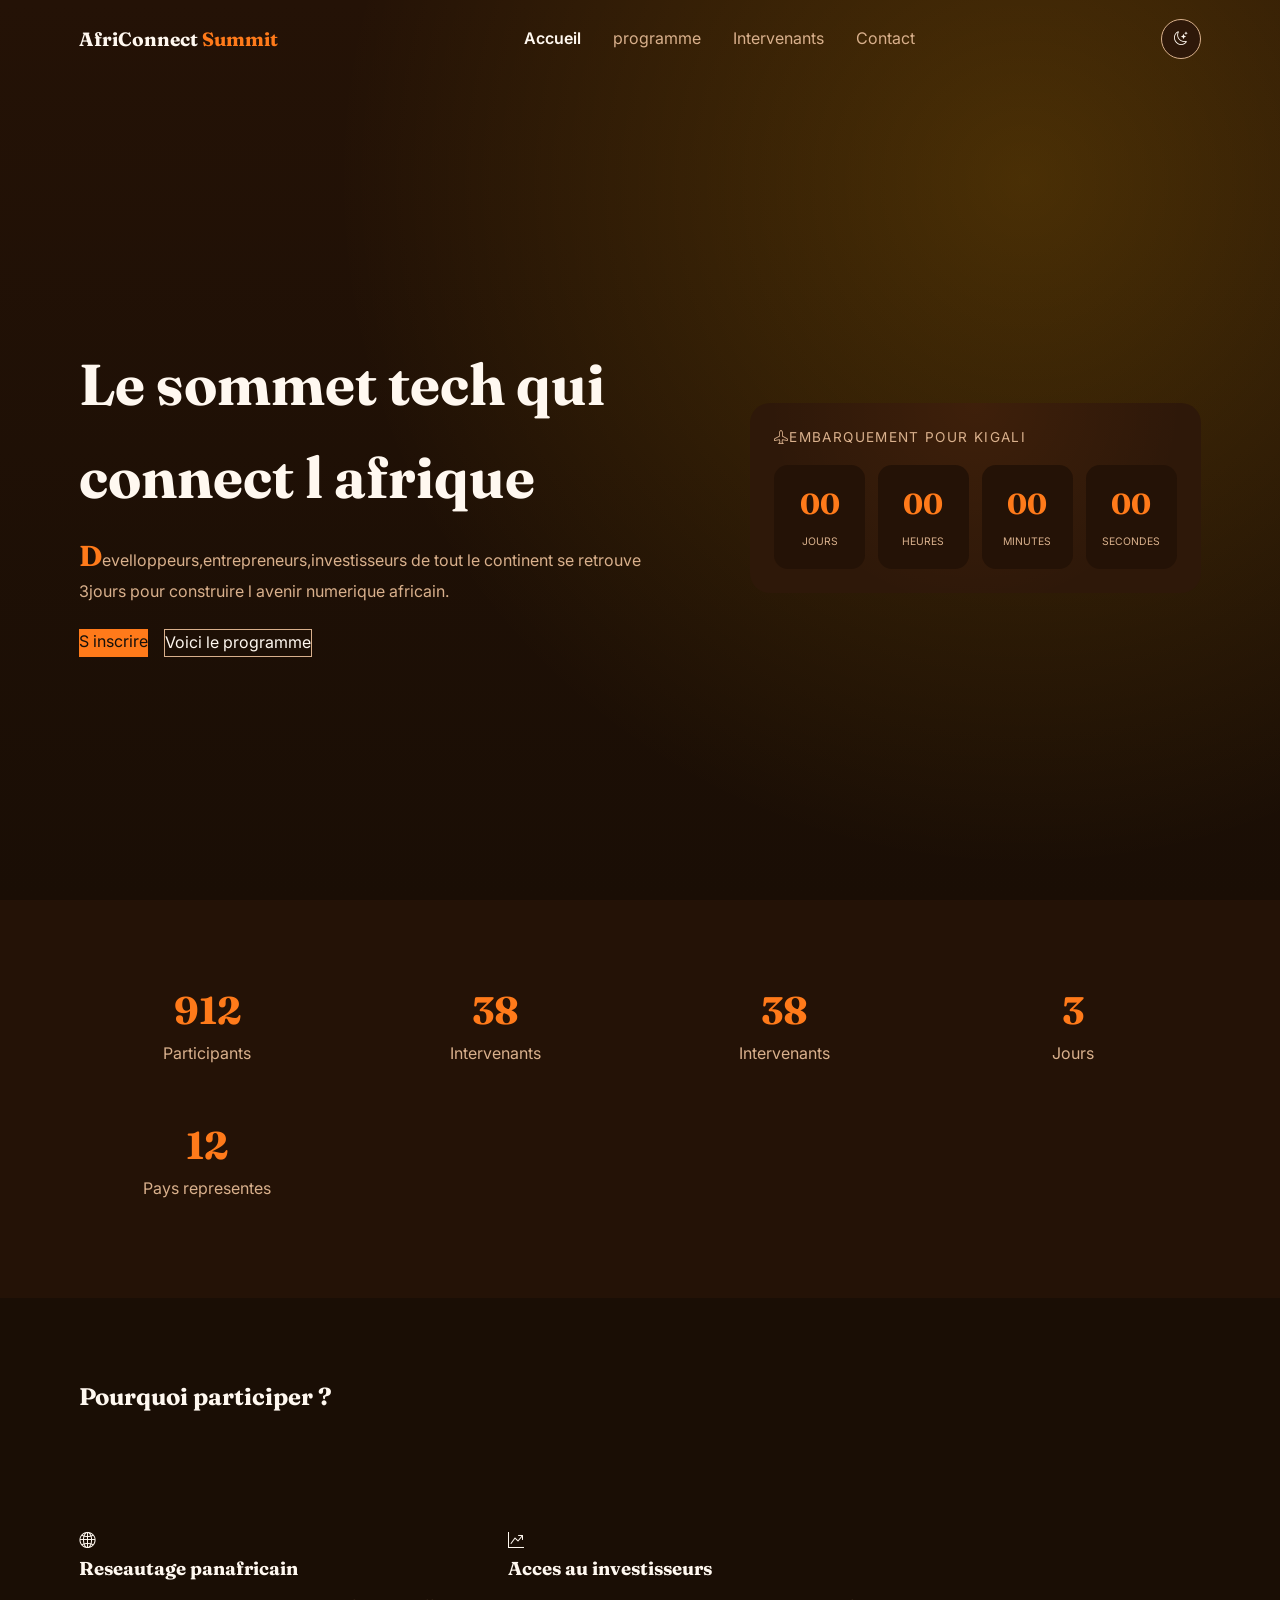
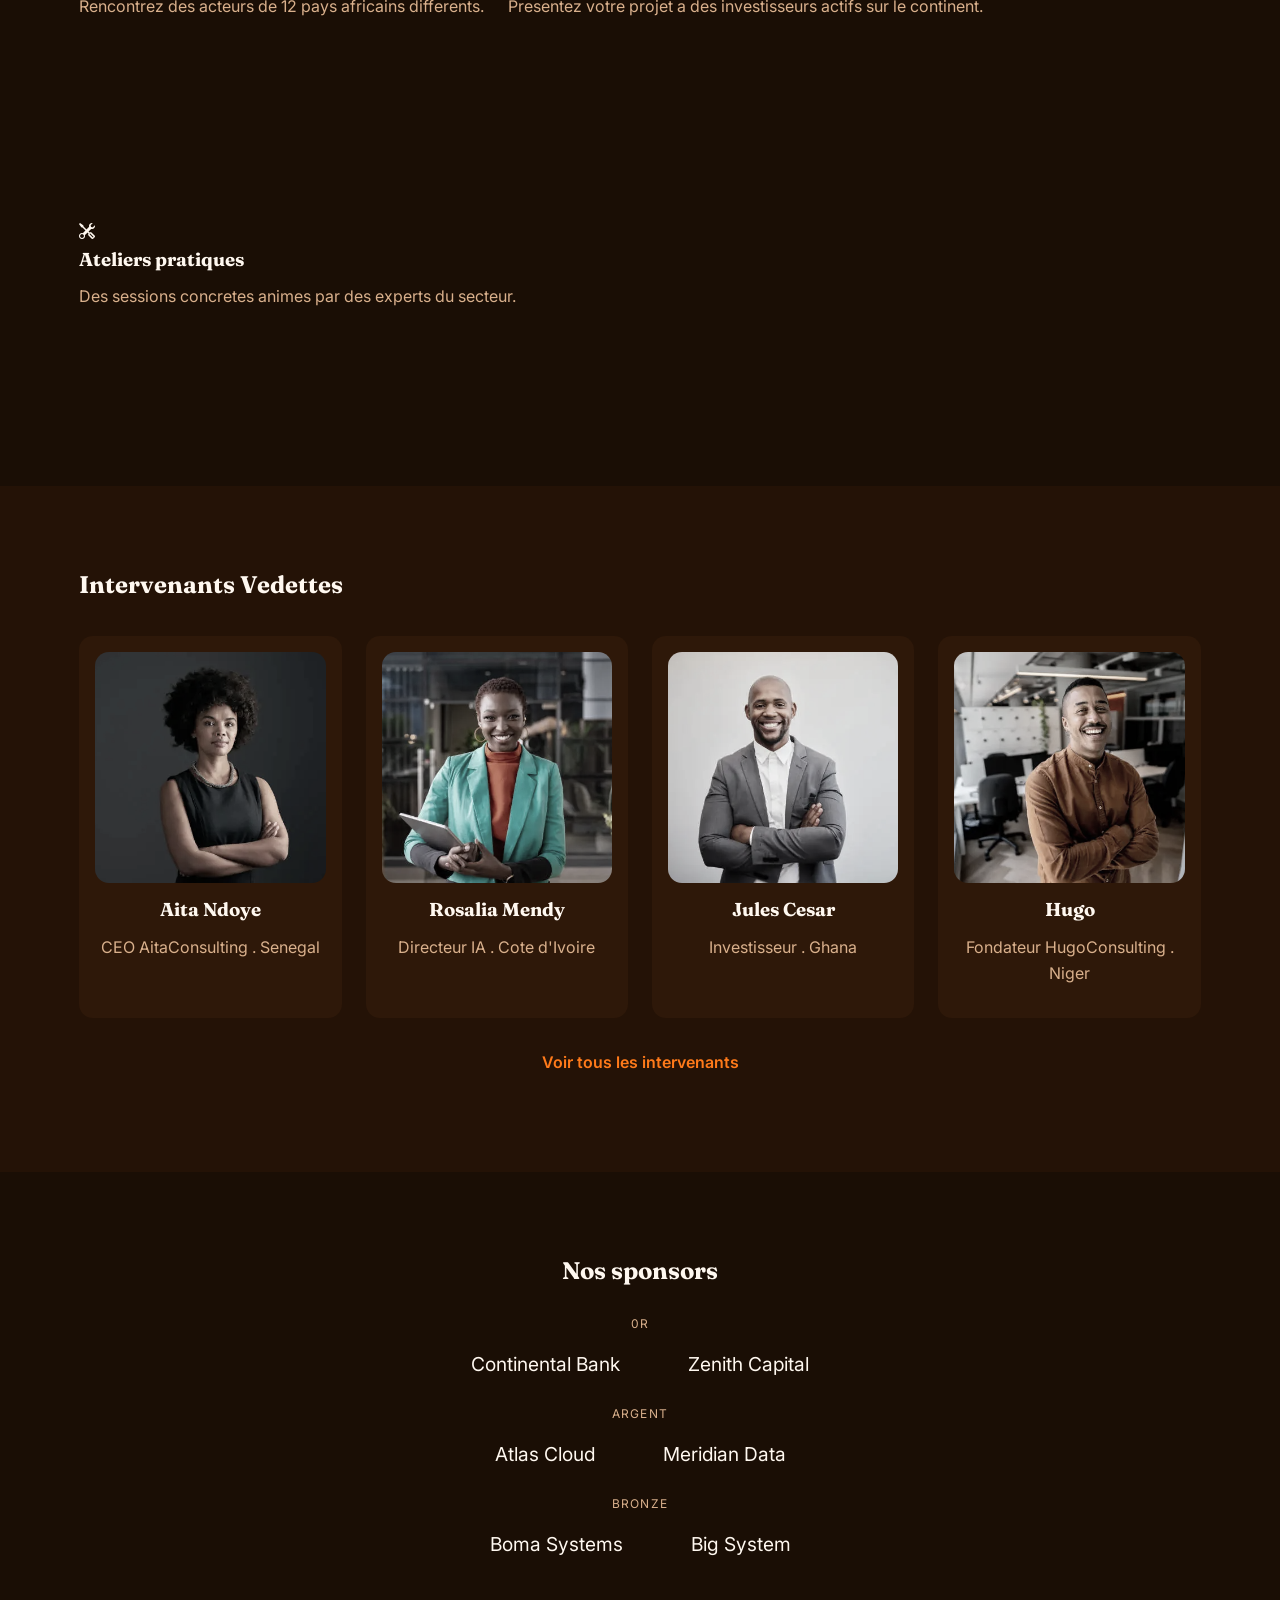
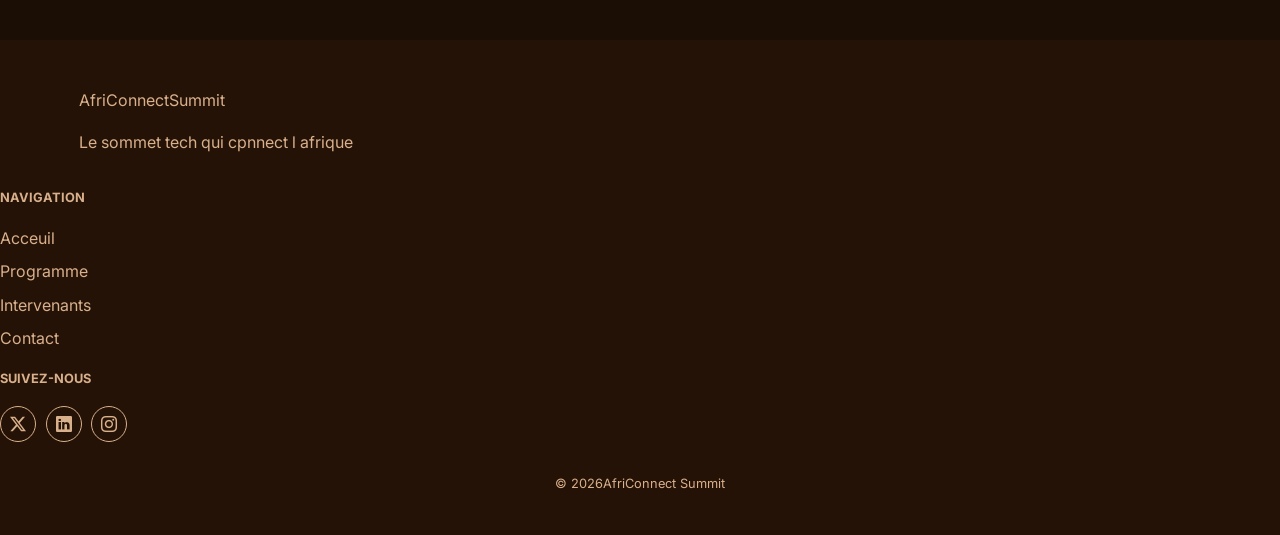
==== commit 05e033de: "Deploiement:GitHub page  active,README finalise" ====
--- a/index.html
+++ b/index.html
@@ -18,7 +18,7 @@
             <a href="index.html"class="logo">AfriConnect <span>Summit</span></a>
 
     
-    <nav class="nav-links" id="navlinks">
+    <nav class="nav-links" id="navLinks">
 
         <a href="index.html" class="active">Accueil</a>
           <a href="programme.html" >programme</a>
@@ -32,7 +32,7 @@
             <i class="bi bi-moon-stars"></i>
         </button>
         <!--Bouton menu mobile(humburger)-->
-        <button id="themeBtn" aria-label="ouvrir le menu">
+        <button id="menuBtn" aria-label="ouvrir le menu">
              <i class="bi bi-list"></i>
         </button>
 
